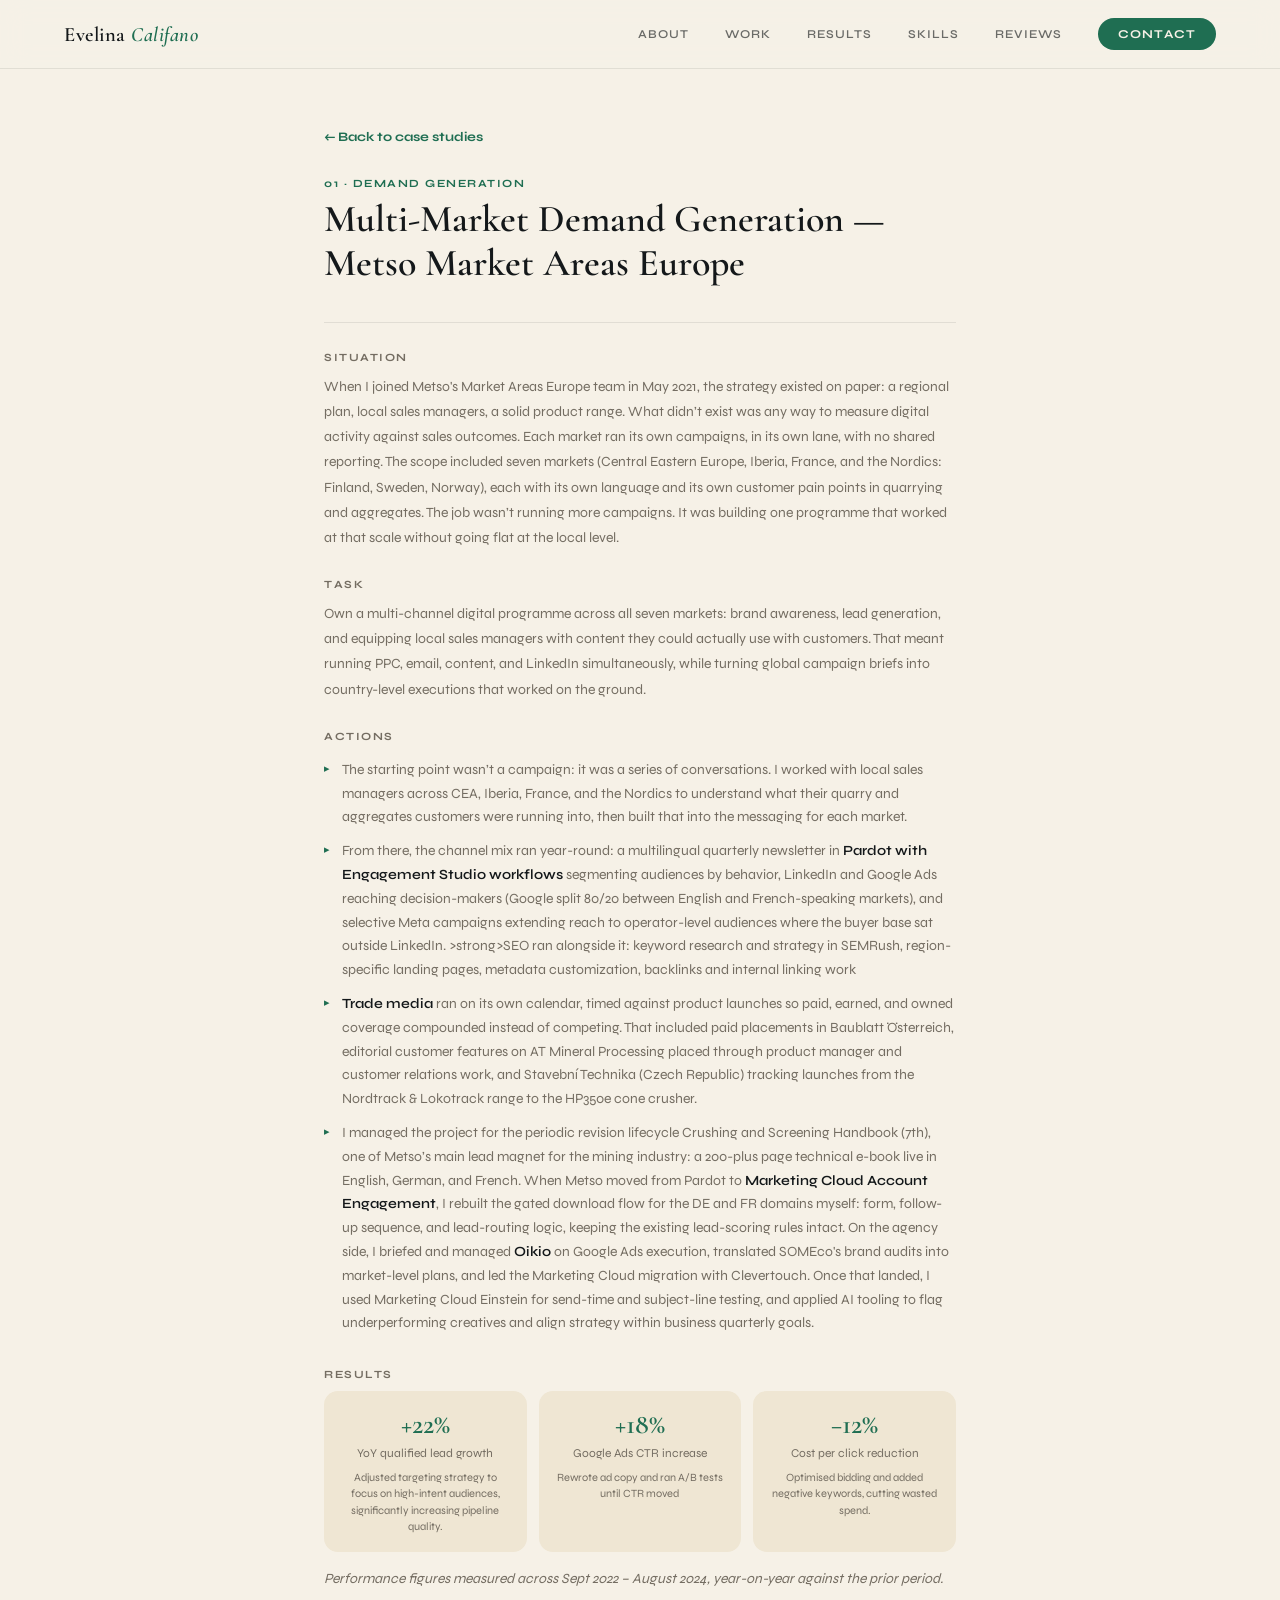
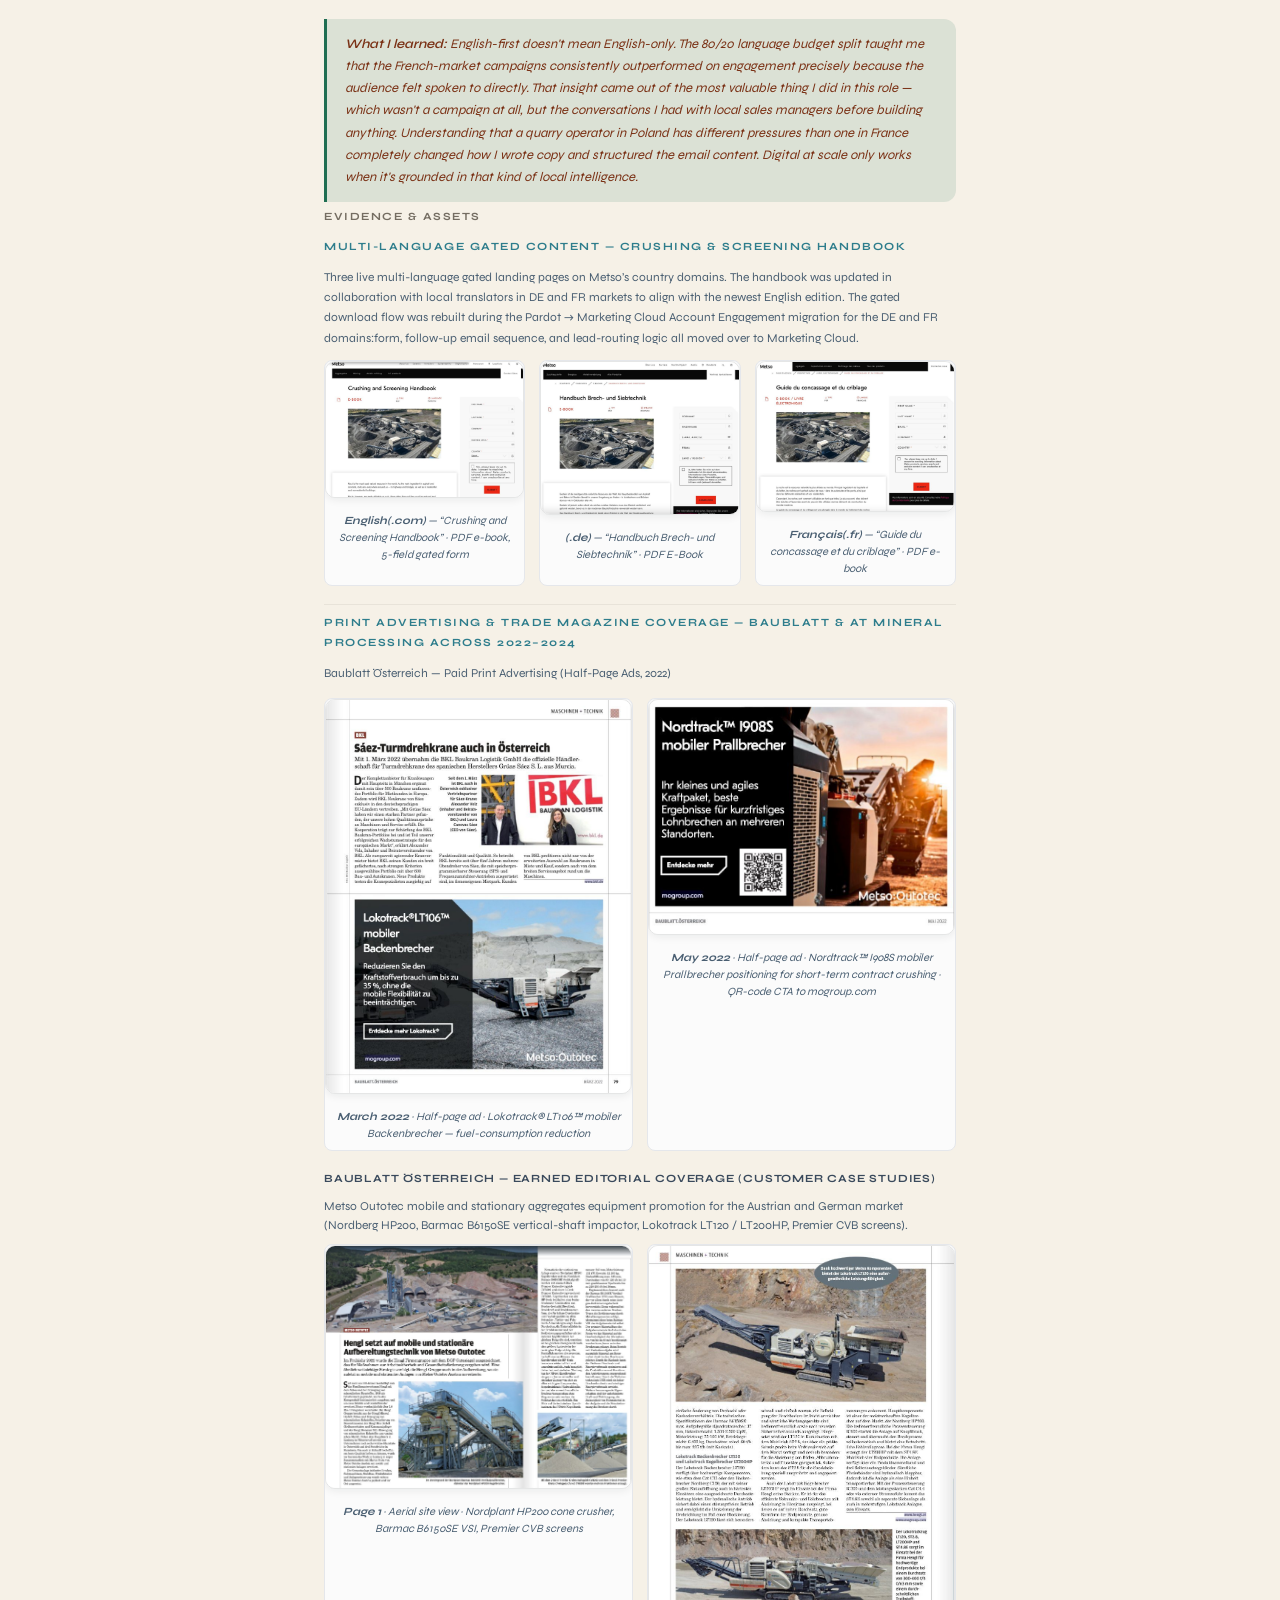
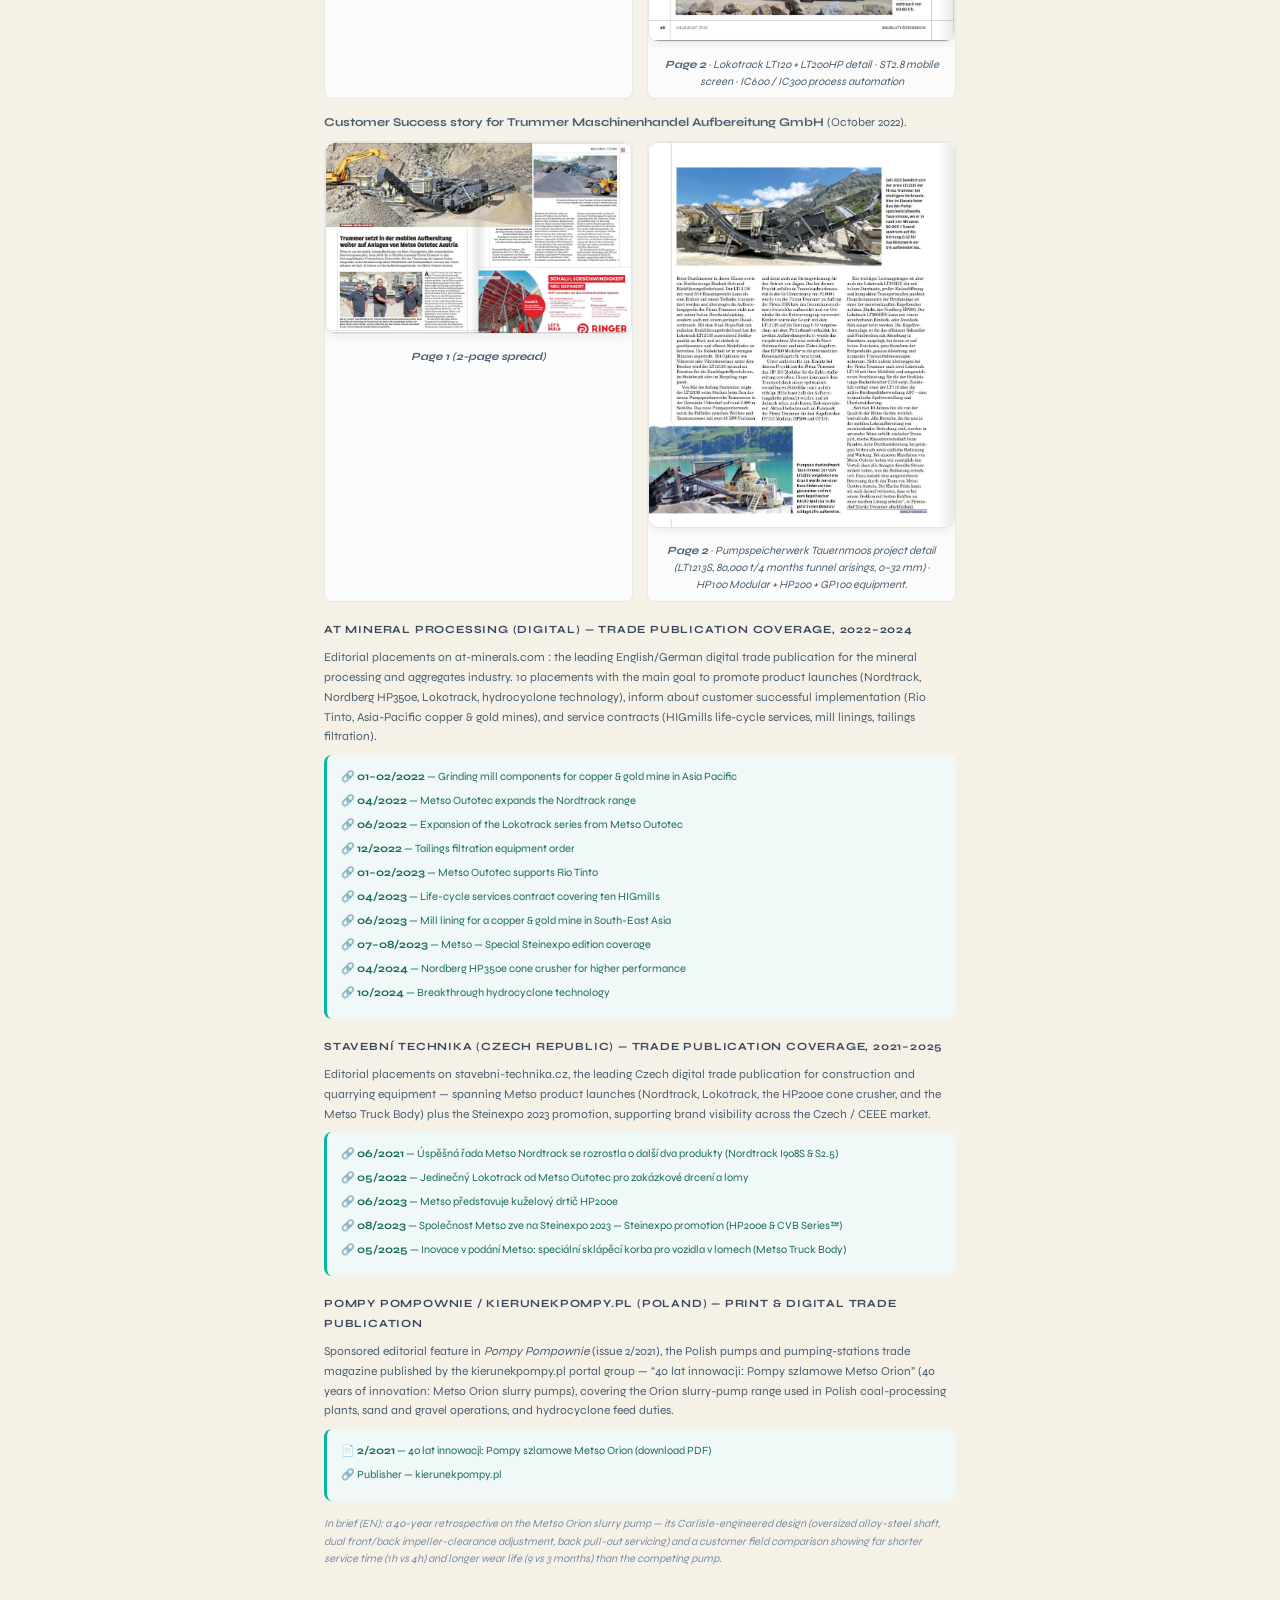
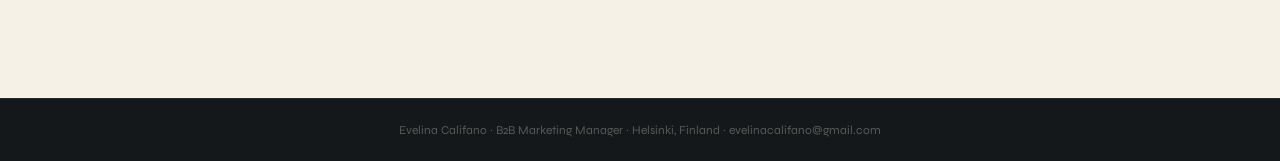
==== case-cs1.html @ 17c49ad9 "redesigned" ====
<!DOCTYPE html>
<html lang="en">
<head>
<meta charset="UTF-8">
<meta name="viewport" content="width=device-width, initial-scale=1.0">
<title>Multi-Market Demand Generation — Metso Market Areas Europe — Evelina Califano</title>
<meta name="description" content="01 · Demand Generation — Multi-Market Demand Generation — Metso Market Areas Europe">
<!-- Google tag (gtag.js) -->
<script async src="https://www.googletagmanager.com/gtag/js?id=G-ES58DCN4R7"></script>
<script>
  window.dataLayer = window.dataLayer || [];
  function gtag(){dataLayer.push(arguments);}
  gtag('js', new Date());
  gtag('config', 'G-ES58DCN4R7');
</script>
<link href="https://fonts.googleapis.com/css2?family=Cormorant+Garamond:ital,wght@0,400;0,600;1,400;1,600&family=Syne:wght@300;400;500;600&display=swap" rel="stylesheet">
<link rel="stylesheet" href="styles.css">
</head>
<body>

<!-- NAV -->
<nav>
  <a href="index.html" style="text-decoration:none;"><div class="nav-logo">Evelina <em>Califano</em></div></a>
  <div class="nav-links">
    <a href="index.html#about">About</a>
    <a href="index.html#cases">Work</a>
    <a href="index.html#results">Results</a>
    <a href="index.html#skills">Skills</a>
    <a href="index.html#recommendations">Reviews</a>
    <a href="index.html#contact" class="nav-cta">Contact</a>
  </div>
  <button class="mobile-menu-btn" onclick="toggleMobileMenu()" aria-label="Menu">☰</button>
</nav>
<div class="mobile-menu" id="mobileMenu">
  <a href="index.html#about" onclick="toggleMobileMenu()">About</a>
  <a href="index.html#cases" onclick="toggleMobileMenu()">Work</a>
  <a href="index.html#results" onclick="toggleMobileMenu()">Results</a>
  <a href="index.html#skills" onclick="toggleMobileMenu()">Skills</a>
  <a href="index.html#contact" onclick="toggleMobileMenu()">Contact</a>
</div>

<main class="case-article fade-up">
  <a class="case-back" href="index.html#cases">&larr; Back to case studies</a>
  <div id="case-content">
    <div class="modal-header">
      <div class="modal-eyebrow">01 · Demand Generation</div>
      <div class="modal-title">Multi-Market Demand Generation — Metso Market Areas Europe</div>
    </div>
  </div>
</main>

<footer>
  <p>Evelina Califano · B2B Marketing Manager · Helsinki, Finland · evelinacalifano@gmail.com</p>
</footer>

<script>
const CASE_ID = 'cs1';
const cases = {
  cs1: {
    eyebrow: '01 · Demand Generation',
    title: 'Multi-Market Demand Generation — Metso Market Areas Europe',
    situation: 'When I joined Metso\'s Market Areas Europe team in May 2021, the strategy existed on paper: a regional plan, local sales managers, a solid product range. What didn\’t exist was any way to measure digital activity against sales outcomes. Each market ran its own campaigns, in its own lane, with no shared reporting. The scope included seven markets (Central Eastern Europe, Iberia, France, and the Nordics: Finland, Sweden, Norway), each with its own language and its own customer pain points in quarrying and aggregates. The job wasn\’t running more campaigns. It was building one programme that worked at that scale without going flat at the local level.',
    task: 'Own a multi-channel digital programme across all seven markets: brand awareness, lead generation, and equipping local sales managers with content they could actually use with customers. That meant running PPC, email, content, and LinkedIn simultaneously, while turning global campaign briefs into country-level executions that worked on the ground.',
    actions: [
      'The starting point wasn\’t a campaign: it was a series of conversations. I worked with local sales managers across CEA, Iberia, France, and the Nordics to understand what their quarry and aggregates customers were running into, then built that into the messaging for each market.',
      'From there, the channel mix ran year-round: a multilingual quarterly newsletter in <strong>Pardot with Engagement Studio workflows</strong> segmenting audiences by behavior, LinkedIn and Google Ads reaching decision-makers (Google split 80/20 between English and French-speaking markets), and selective Meta campaigns extending reach to operator-level audiences where the buyer base sat outside LinkedIn. >strong>SEO</strong> ran alongside it: keyword research and strategy in SEMRush, region-specific landing pages, metadata customization, backlinks and internal linking work',
      '<strong>Trade media</strong> ran on its own calendar, timed against product launches so paid, earned, and owned coverage compounded instead of competing. That included paid placements in Baublatt Österreich, editorial customer features on AT Mineral Processing placed through product manager and customer relations work, and Stavební Technika (Czech Republic) tracking launches from the Nordtrack & Lokotrack range to the HP350e cone crusher.',
      'I managed the project for the periodic revision lifecycle Crushing and Screening Handbook (7th), one of Metso\’s main lead magnet for the mining industry: a 200-plus page technical e-book live in English, German, and French. When Metso moved from Pardot to <strong>Marketing Cloud Account Engagement</strong>, I rebuilt the gated download flow for the DE and FR domains myself: form, follow-up sequence, and lead-routing logic, keeping the existing lead-scoring rules intact. On the agency side, I briefed and managed <strong>Oikio</strong> on Google Ads execution, translated SOMEco\'s brand audits into market-level plans, and led the Marketing Cloud migration with Clevertouch. Once that landed, I used Marketing Cloud Einstein for send-time and subject-line testing, and applied AI tooling to flag underperforming creatives and align strategy within business quarterly goals.',
    ],
    results: [
      {num: '+22%', lbl: 'YoY qualified lead growth', desc: 'Adjusted targeting strategy to focus on high-intent audiences, significantly increasing pipeline quality.'},
      {num: '+18%', lbl: 'Google Ads CTR increase', desc: 'Rewrote ad copy and ran A/B tests until CTR moved'},
      {num: '−12%', lbl: 'Cost per click reduction', desc: 'Optimised bidding and added negative keywords, cutting wasted spend.'},
    ],
    resultsNote: 'Performance figures measured across Sept 2022 – August 2024, year-on-year against the prior period.',
    
        learn: '<strong>What I learned:</strong> English-first doesn\'t mean English-only. The 80/20 language budget split taught me that the French-market campaigns consistently outperformed on engagement precisely because the audience felt spoken to directly. That insight came out of the most valuable thing I did in this role — which wasn\'t a campaign at all, but the conversations I had with local sales managers before building anything. Understanding that a quarry operator in Poland has different pressures than one in France completely changed how I wrote copy and structured the email content. Digital at scale only works when it\'s grounded in that kind of local intelligence.'
  }
};
const assetStore = {
  cs1: "<p style=\"font-size:11px;font-weight:700;color:#2E7D8C;letter-spacing:1.5px;text-transform:uppercase;margin:12px 0 10px;\">Multi-Language Gated Content — Crushing &amp; Screening Handbook</p><p style=\"font-size:12px;color:#4A5F72;line-height:1.7;margin:0 0 12px;font-weight:300;\">Three live multi-language gated landing pages on Metso’s country domains. The handbook was updated in collaboration with local translators in DE and FR markets to align with the newest English edition. The gated download flow was rebuilt during the Pardot → Marketing Cloud Account Engagement migration for the DE and FR domains:form, follow-up email sequence, and lead-routing logic all moved over to Marketing Cloud.</p><div style=\"display:grid;grid-template-columns:repeat(3, 1fr);gap:14px;margin:8px 0 14px;\"><figure style=\"margin:0;display:flex;flex-direction:column;background:#FBFBFB;border-radius:8px;overflow:hidden;border:1px solid #E5E7EB;\"><img src=\"[data-uri]\" alt=\"Crushing and Screening Handbook — English (Metso .com)\" style=\"width:100%;height:auto;display:block;\"><figcaption style=\"font-size:11px;color:#4A5F72;line-height:1.55;padding:8px 10px;font-weight:300;\"><strong>English(.com)</strong> — “Crushing and Screening Handbook” · PDF e-book, 5-field gated form</figcaption></figure><figure style=\"margin:0;display:flex;flex-direction:column;background:#FBFBFB;border-radius:8px;overflow:hidden;border:1px solid #E5E7EB;\"><img src=\"[data-uri]\" alt=\"Handbuch Brech- und Siebtechnik — German (Metso .de)\" style=\"width:100%;height:auto;display:block;\"><figcaption style=\"font-size:11px;color:#4A5F72;line-height:1.55;padding:8px 10px;font-weight:300;\"><strong>(.de)</strong> — “Handbuch Brech- und Siebtechnik” · PDF E-Book </figcaption></figure><figure style=\"margin:0;display:flex;flex-direction:column;background:#FBFBFB;border-radius:8px;overflow:hidden;border:1px solid #E5E7EB;\"><img src=\"[data-uri]\" alt=\"Guide du concassage et du criblage — French (Metso .fr)\" style=\"width:100%;height:auto;display:block;\"><figcaption style=\"font-size:11px;color:#4A5F72;line-height:1.55;padding:8px 10px;font-weight:300;\"><strong>Français(.fr)</strong> — “Guide du concassage et du criblage” · PDF e-book </figcaption></figure></div><p style=\"font-size:11px;font-weight:700;color:#2E7D8C;letter-spacing:1.5px;text-transform:uppercase;margin:18px 0 10px;padding-top:8px;border-top:1px solid rgba(0,0,0,0.06);\">Print Advertising &amp; Trade Magazine Coverage — Baublatt &amp; AT Mineral Processing across 2022–2024</p><p style=\"font-size:12px;color:#4A5F72;line-height:1.75;margin:0 0 14px;font-weight:300;the leading Autrian construction-industry trade title) with <strong>earned editorial coverage</strong> — customer case-study features placed via coordinated product manager and customer relations work — plus <strong>digital trade publication coverage</strong> </p><p style=\"font-size:11px;font-weight:700;color:#3A4A5C;letter-spacing:0.8px;text-transform:uppercase;margin:14px 0 8px;\">Baublatt &Ouml;sterreich — Paid Print Advertising (Half-Page Ads, 2022)</p><div style=\"display:grid;grid-template-columns:repeat(2, 1fr);gap:14px;margin:8px 0 14px;\"><figure style=\"margin:0;display:flex;flex-direction:column;background:#FBFBFB;border-radius:8px;overflow:hidden;border:1px solid #E5E7EB;\"><img src=\"[data-uri]\" alt=\"Baublatt March 2022 - Lokotrack LT106 mobile Backenbrecher half-page ad\" style=\"width:100%;height:auto;display:block;\"><figcaption style=\"font-size:11px;color:#4A5F72;line-height:1.55;padding:8px 10px;font-weight:300;\"><strong>March 2022</strong> · Half-page ad · <em>Lokotrack&reg; LT106&trade; mobiler Backenbrecher</em> — fuel-consumption reduction</figcaption></figure><figure style=\"margin:0;display:flex;flex-direction:column;background:#FBFBFB;border-radius:8px;overflow:hidden;border:1px solid #E5E7EB;\"><img src=\"[data-uri]\" alt=\"Baublatt May 2022 - Nordtrack I908S mobile Prallbrecher half-page ad\" style=\"width:100%;height:auto;display:block;\"><figcaption style=\"font-size:11px;color:#4A5F72;line-height:1.55;padding:8px 10px;font-weight:300;\"><strong>May 2022</strong> · Half-page ad · <em>Nordtrack&trade; I908S mobiler Prallbrecher</em> positioning for short-term contract crushing · QR-code CTA to mogroup.com</figcaption></figure></div><p style=\"font-size:11px;font-weight:700;color:#3A4A5C;letter-spacing:0.8px;text-transform:uppercase;margin:18px 0 8px;\">Baublatt &Ouml;sterreich — Earned Editorial Coverage (Customer Case Studies)</p><p style=\"font-size:12px;color:#4A5F72;line-height:1.65;margin:0 0 8px;font-weight:300;\">Metso Outotec mobile and stationary aggregates equipment promotion for the Austrian and German market (Nordberg HP200, Barmac B6150SE vertical-shaft impactor, Lokotrack LT120 / LT200HP, Premier CVB screens).</p><div style=\"display:grid;grid-template-columns:repeat(2, 1fr);gap:14px;margin:8px 0 14px;\"><figure style=\"margin:0;display:flex;flex-direction:column;background:#FBFBFB;border-radius:8px;overflow:hidden;border:1px solid #E5E7EB;\"><img src=\"[data-uri]\" alt=\"Baublatt July-August 2022 - Hengl case study page 1\" style=\"width:100%;height:auto;display:block;\"><figcaption style=\"font-size:11px;color:#4A5F72;line-height:1.55;padding:8px 10px;font-weight:300;\"><strong>Page 1</strong> · Aerial site view · Nordplant HP200 cone crusher, Barmac B6150SE VSI, Premier CVB screens</figcaption></figure><figure style=\"margin:0;display:flex;flex-direction:column;background:#FBFBFB;border-radius:8px;overflow:hidden;border:1px solid #E5E7EB;\"><img src=\"[data-uri]\" alt=\"Baublatt July-August 2022 - Hengl case study page 2\" style=\"width:100%;height:auto;display:block;\"><figcaption style=\"font-size:11px;color:#4A5F72;line-height:1.55;padding:8px 10px;font-weight:300;\"><strong>Page 2</strong> · Lokotrack LT120 + LT200HP  detail · ST2.8 mobile screen · IC600 / IC300 process automation </figcaption></figure></div><p style=\"font-size:12px;color:#4A5F72;line-height:1.65;margin:14px 0 8px;font-weight:300;\"><strong>Customer Success story for Trummer Maschinenhandel Aufbereitung GmbH </strong> (October 2022). </p><div style=\"display:grid;grid-template-columns:repeat(2, 1fr);gap:14px;margin:8px 0 14px;\"><figure style=\"margin:0;display:flex;flex-direction:column;background:#FBFBFB;border-radius:8px;overflow:hidden;border:1px solid #E5E7EB;\"><img src=\"[data-uri]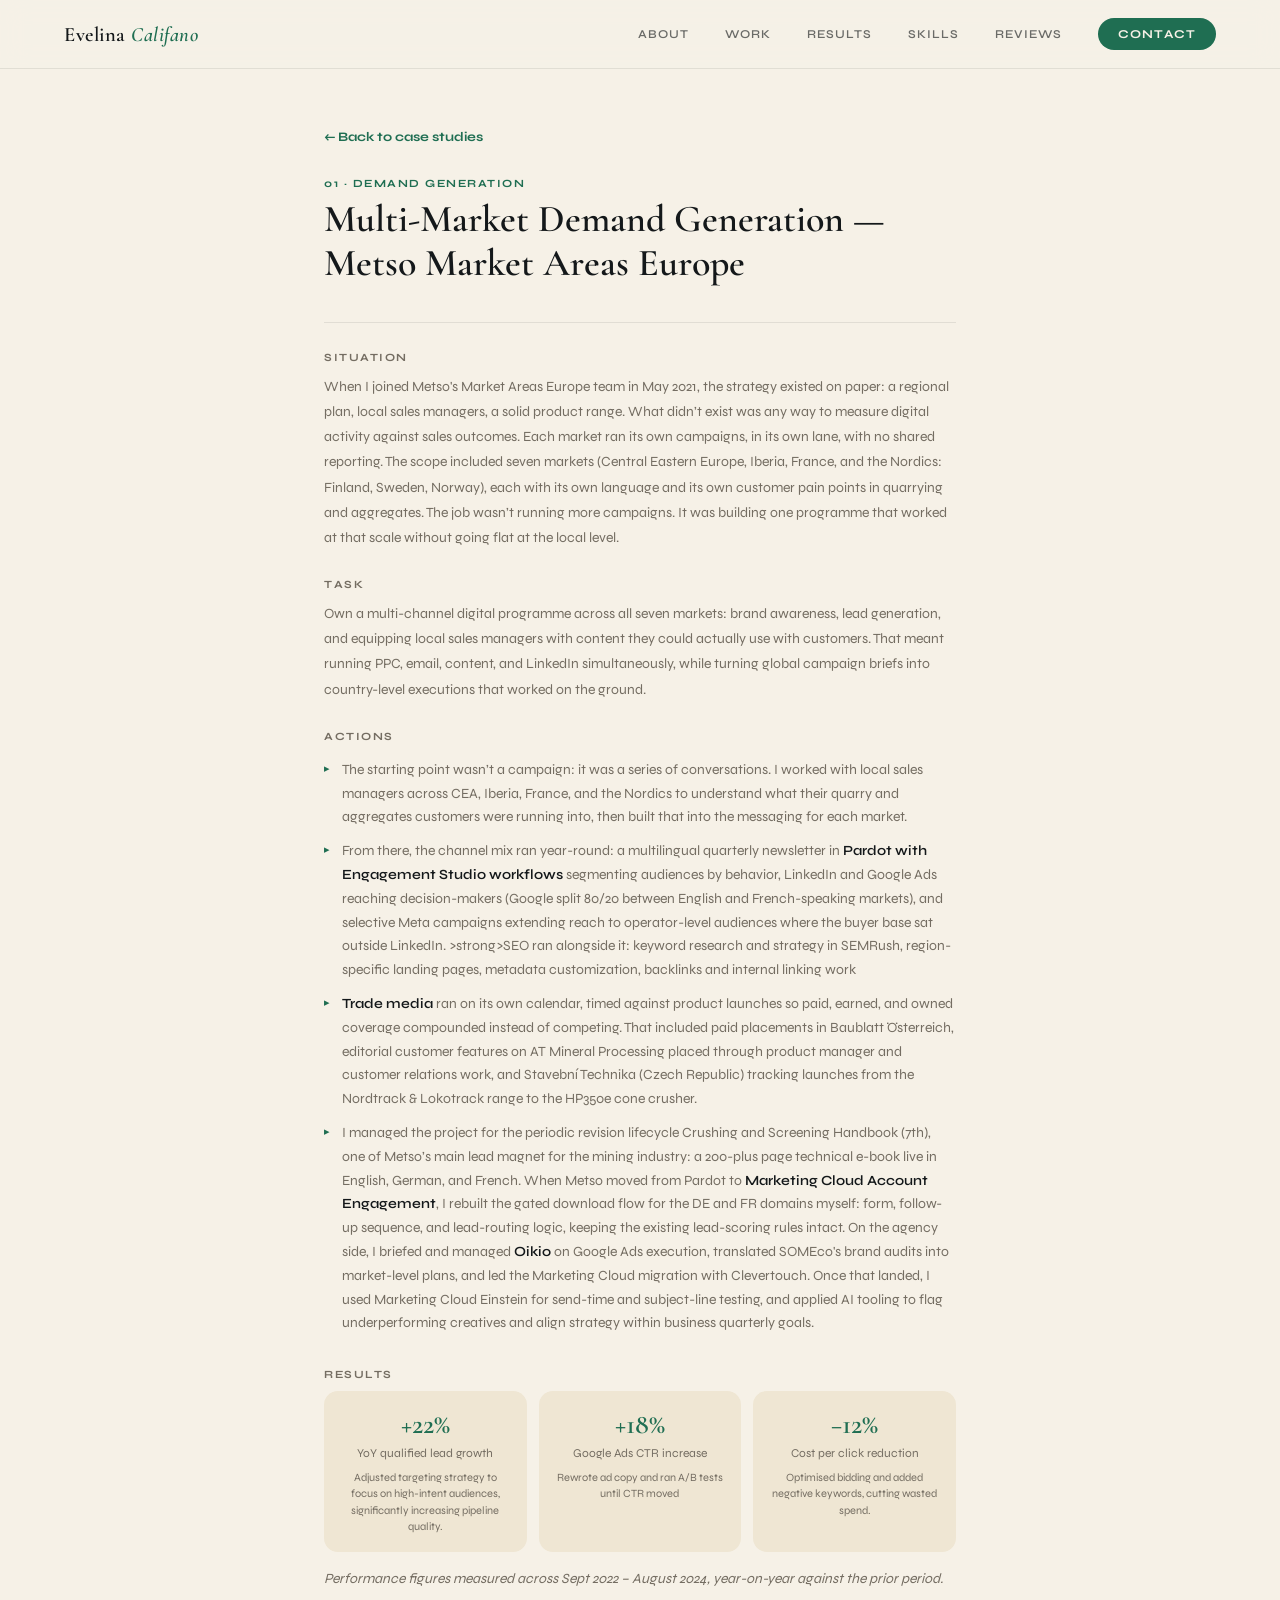
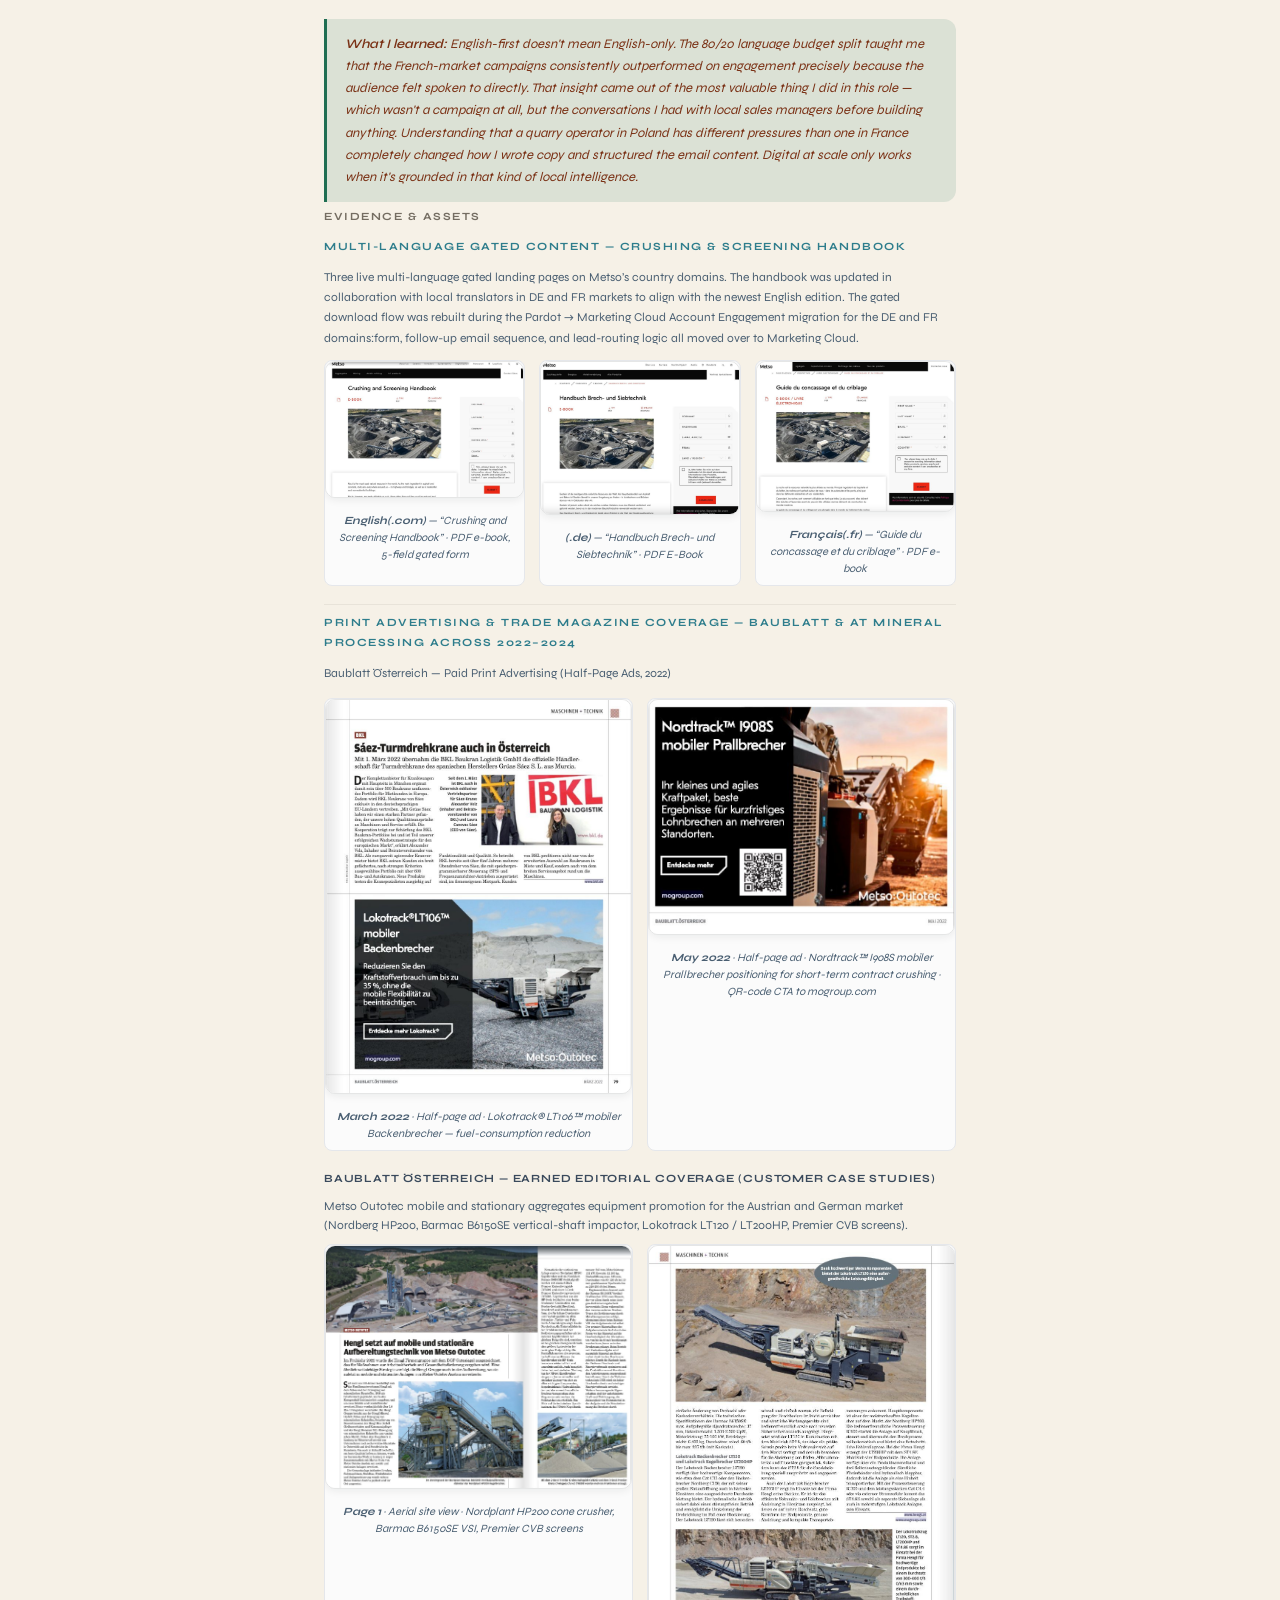
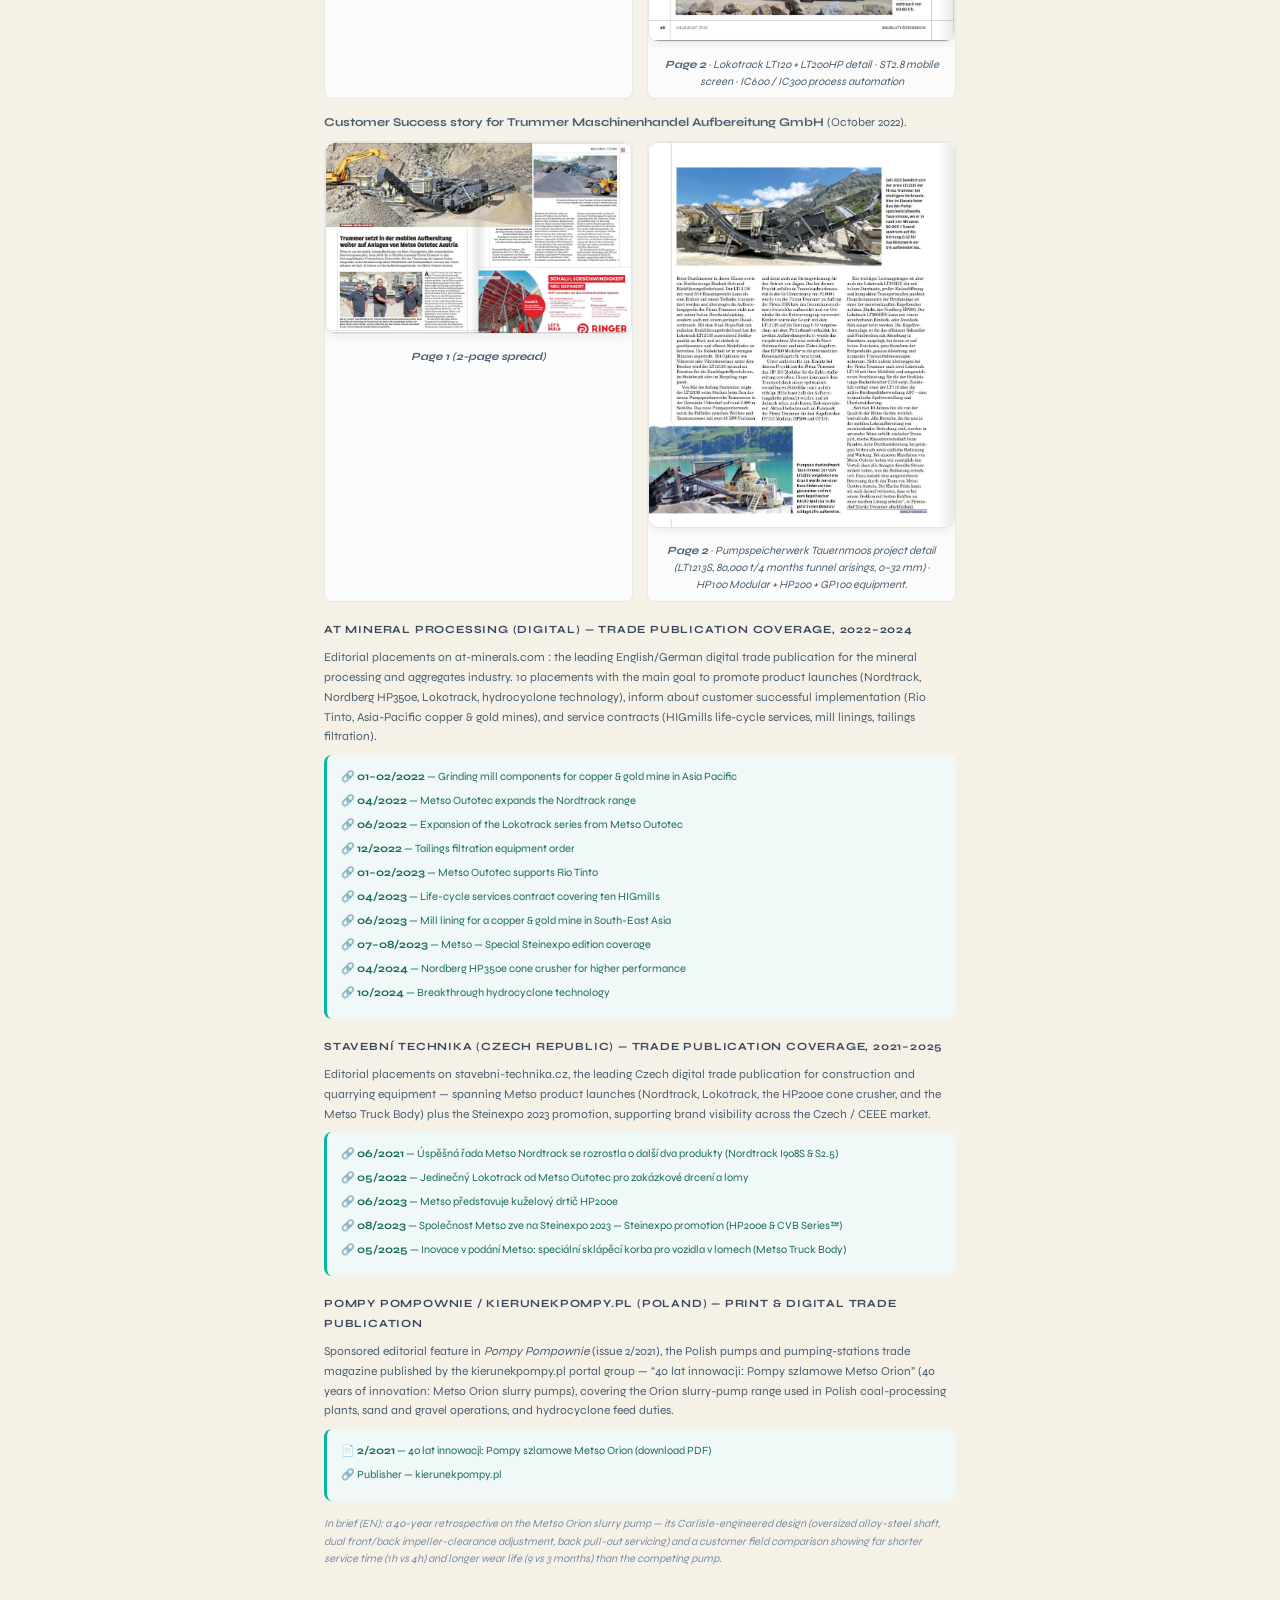
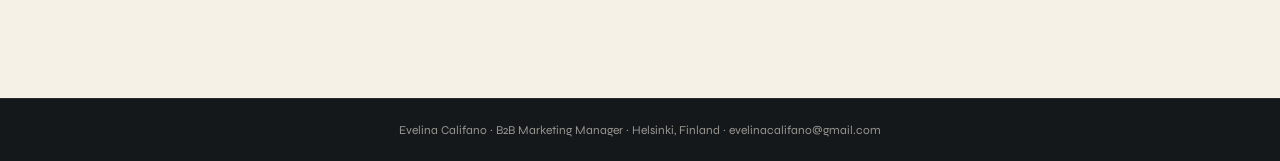
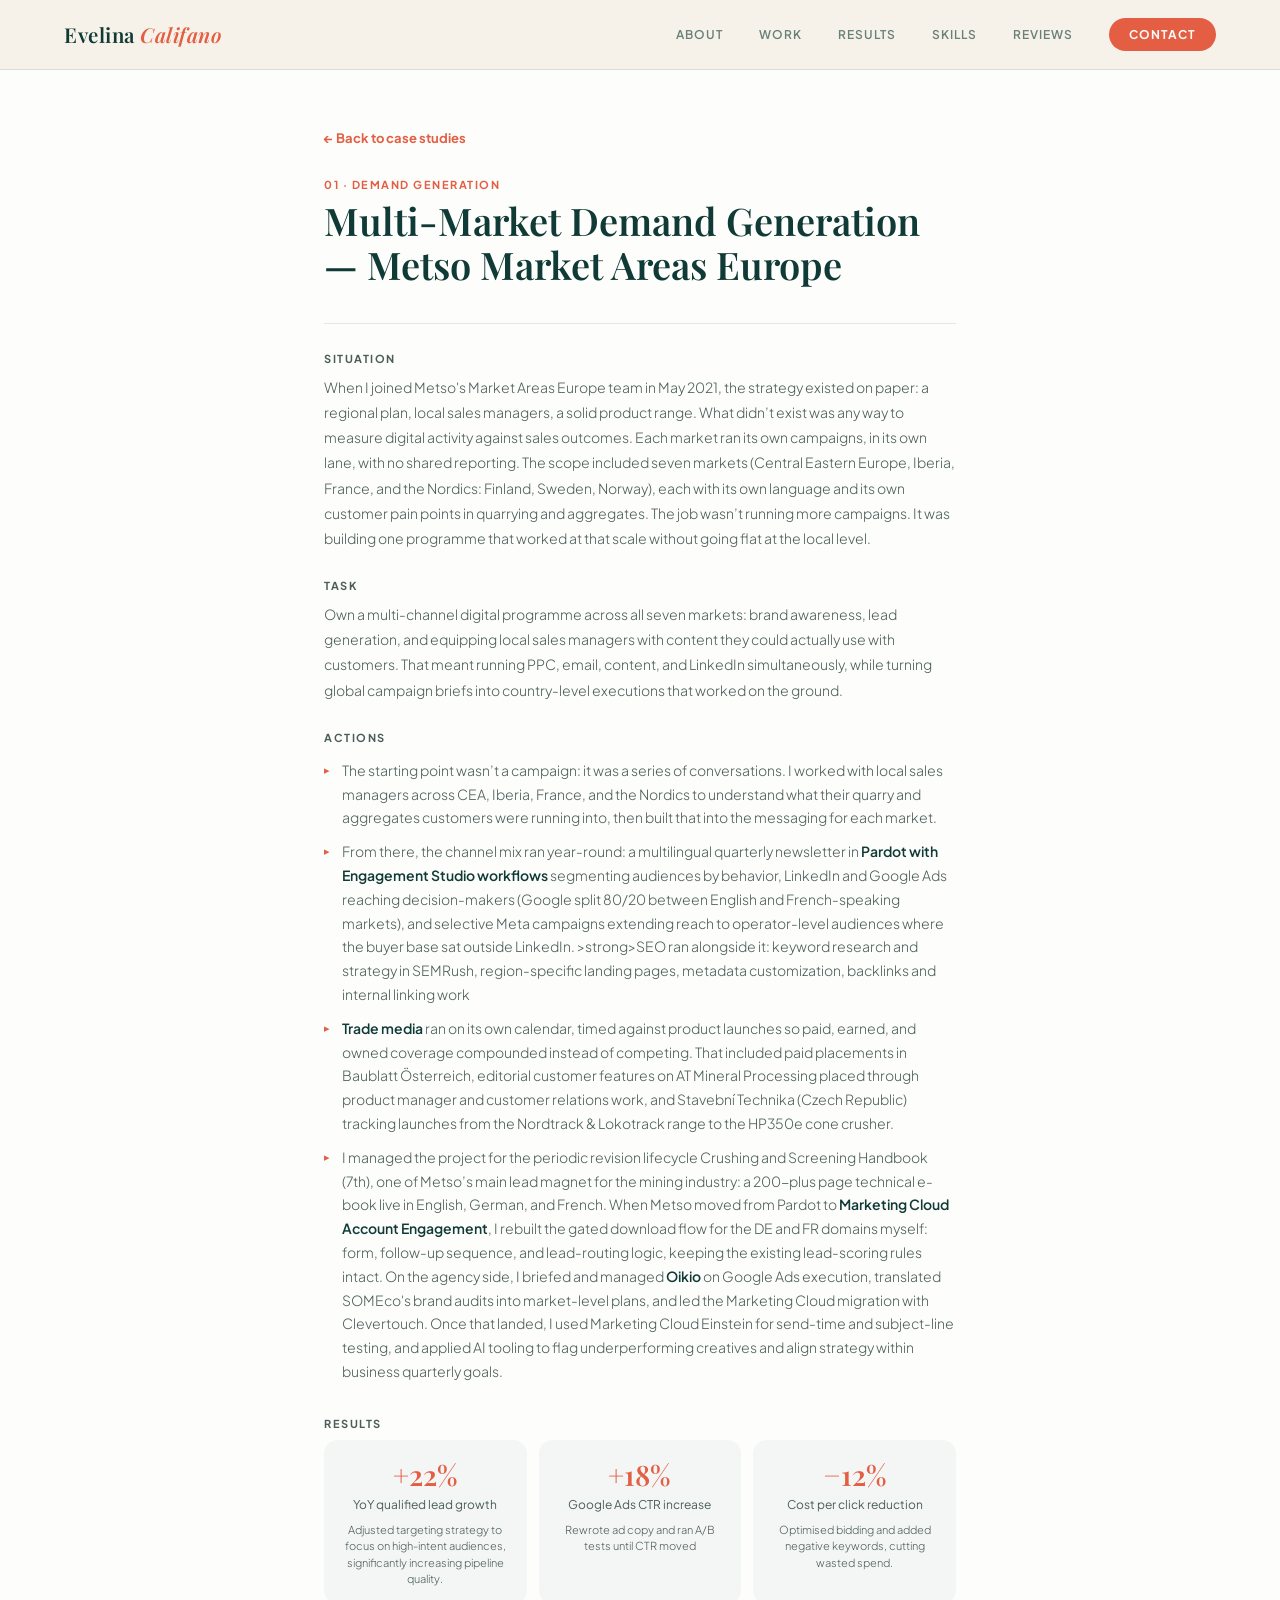
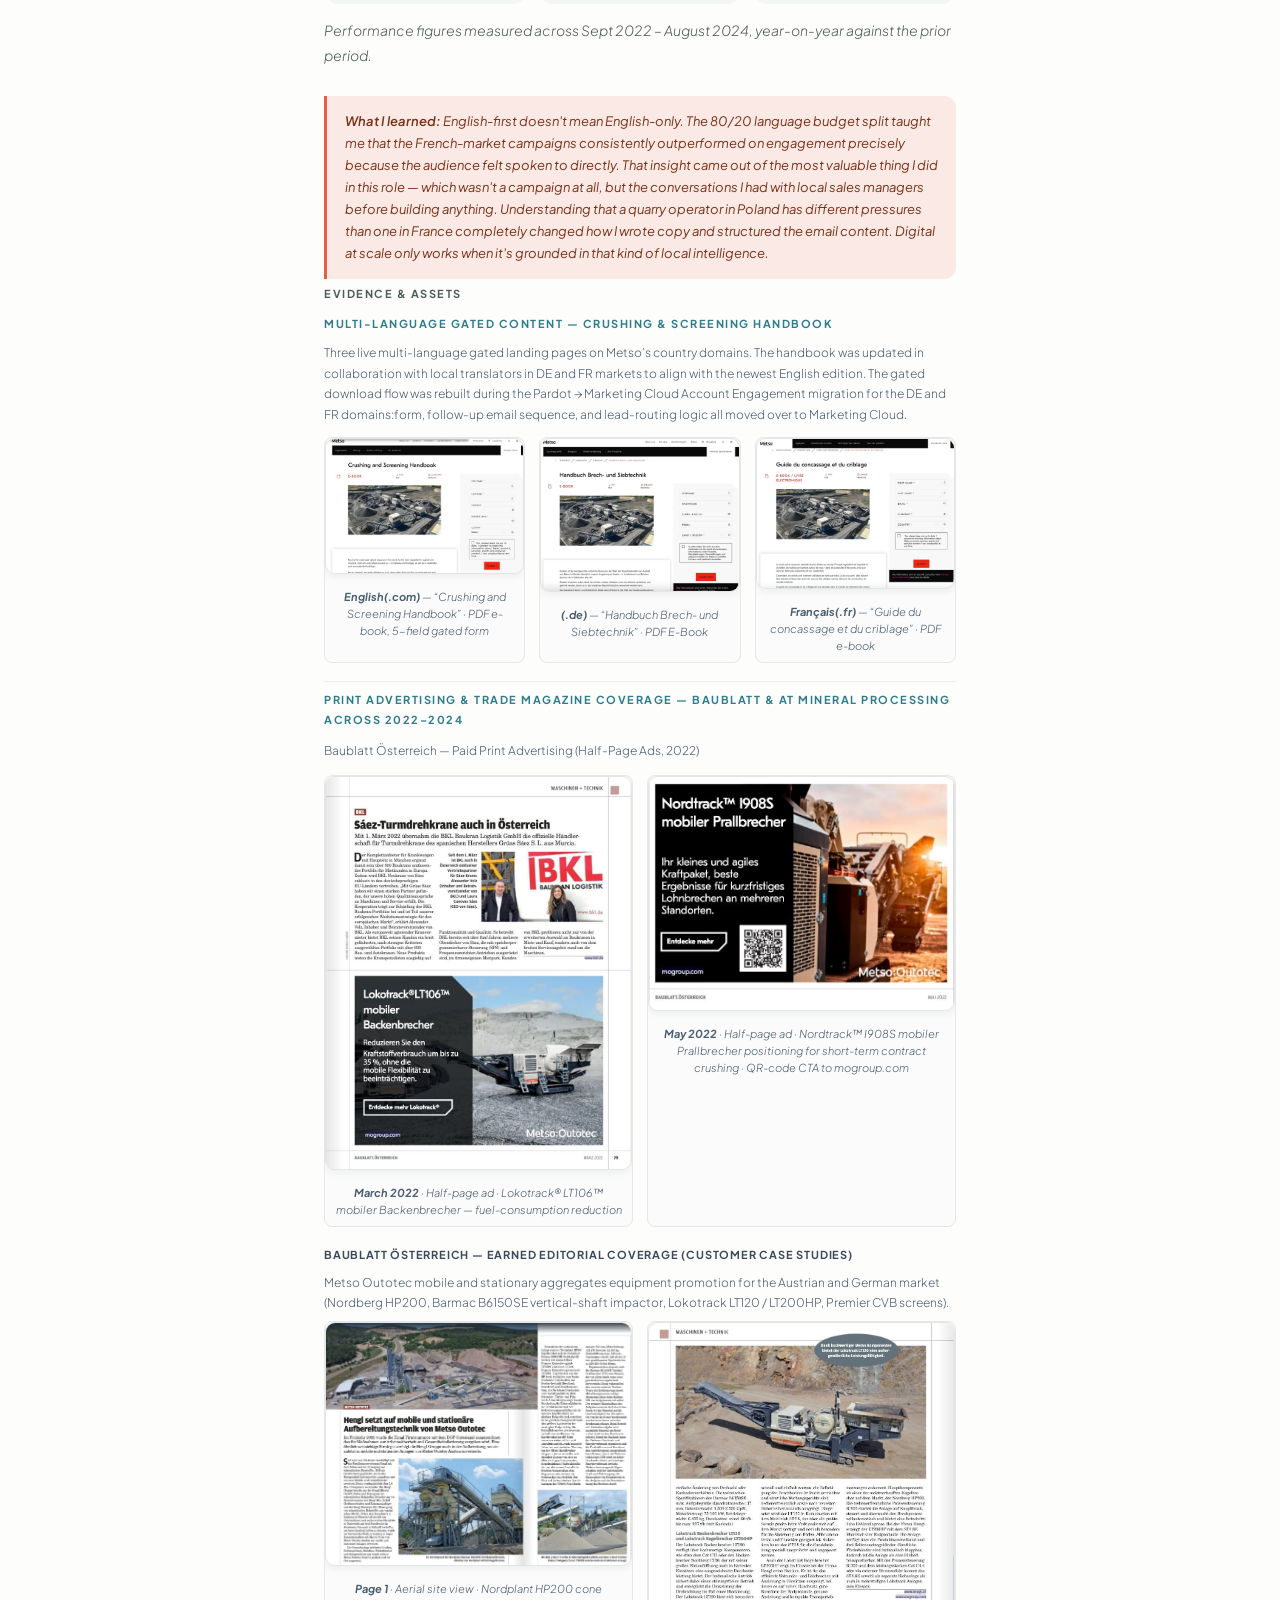
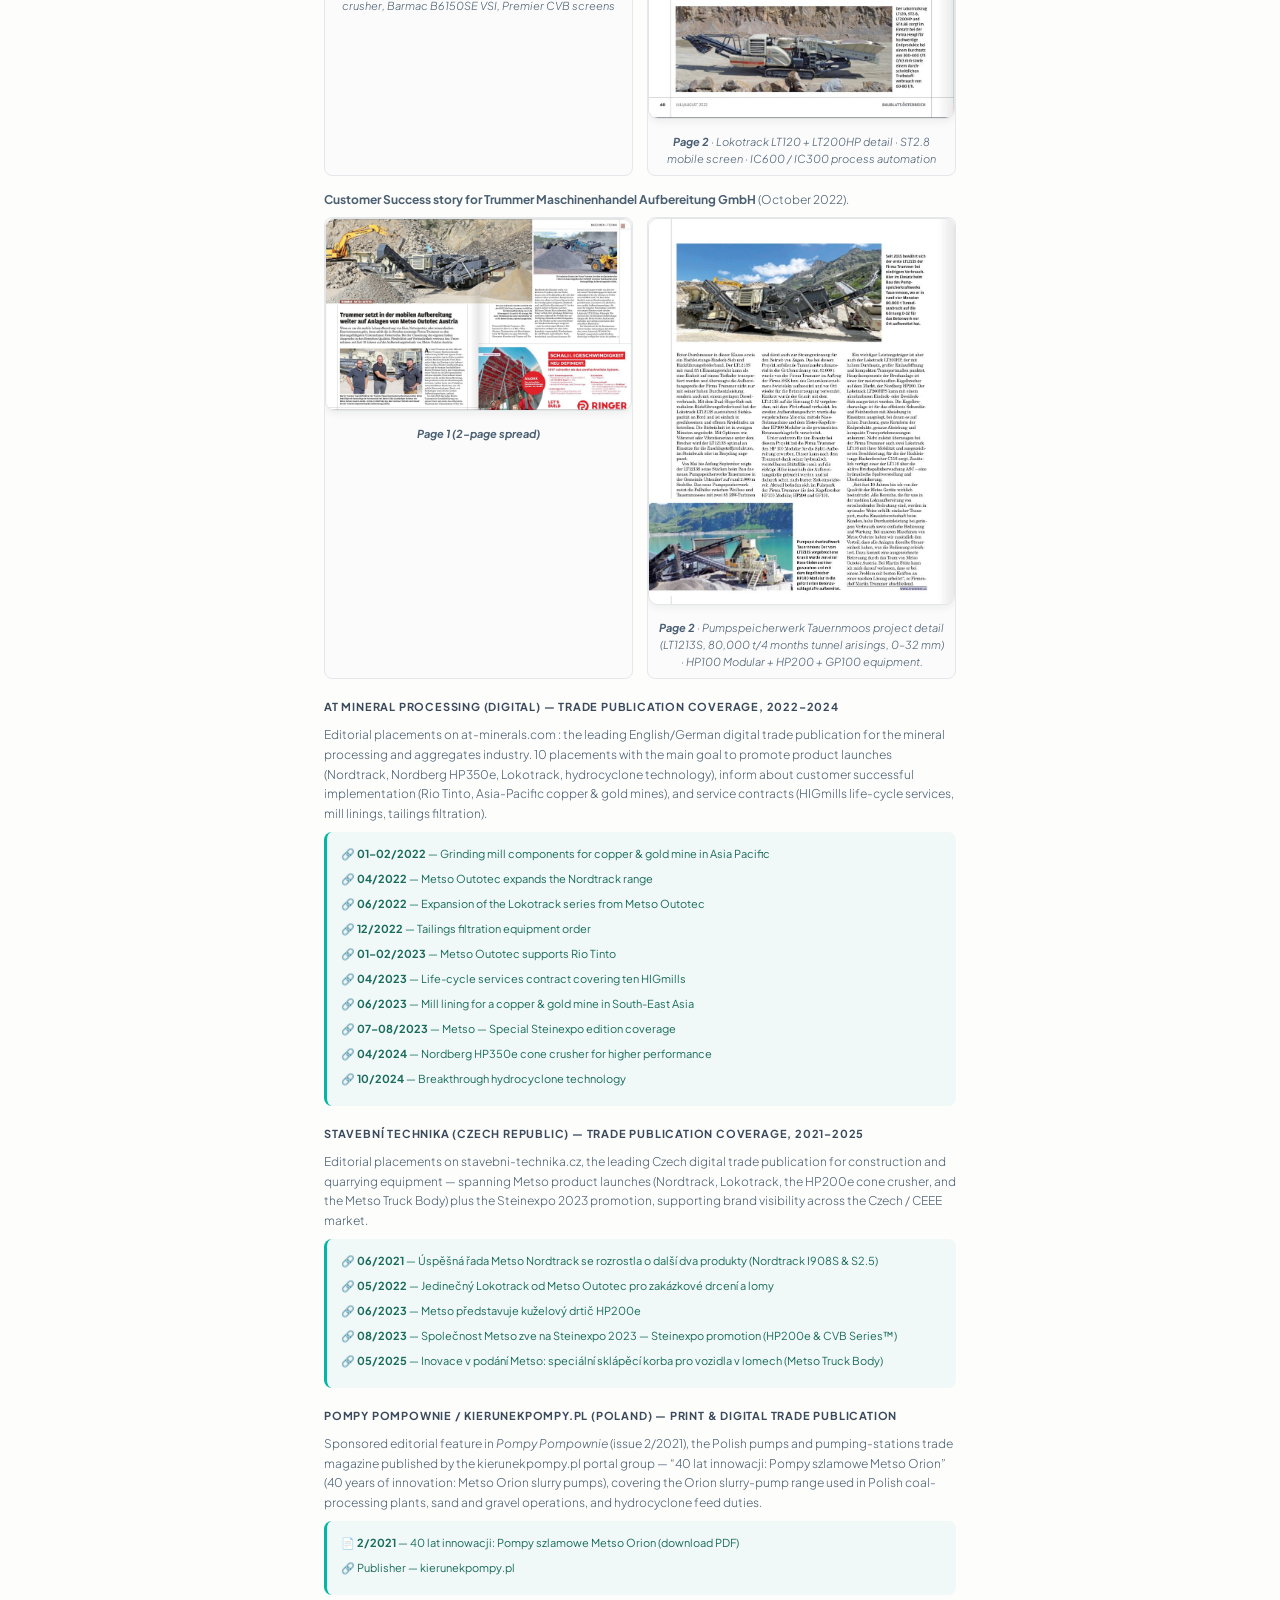
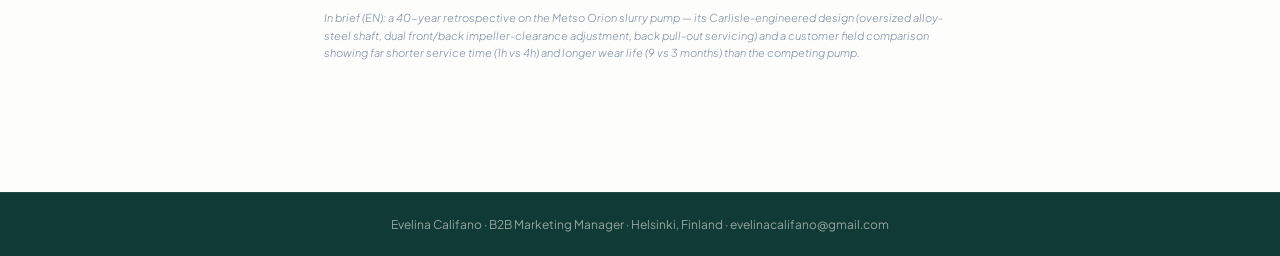
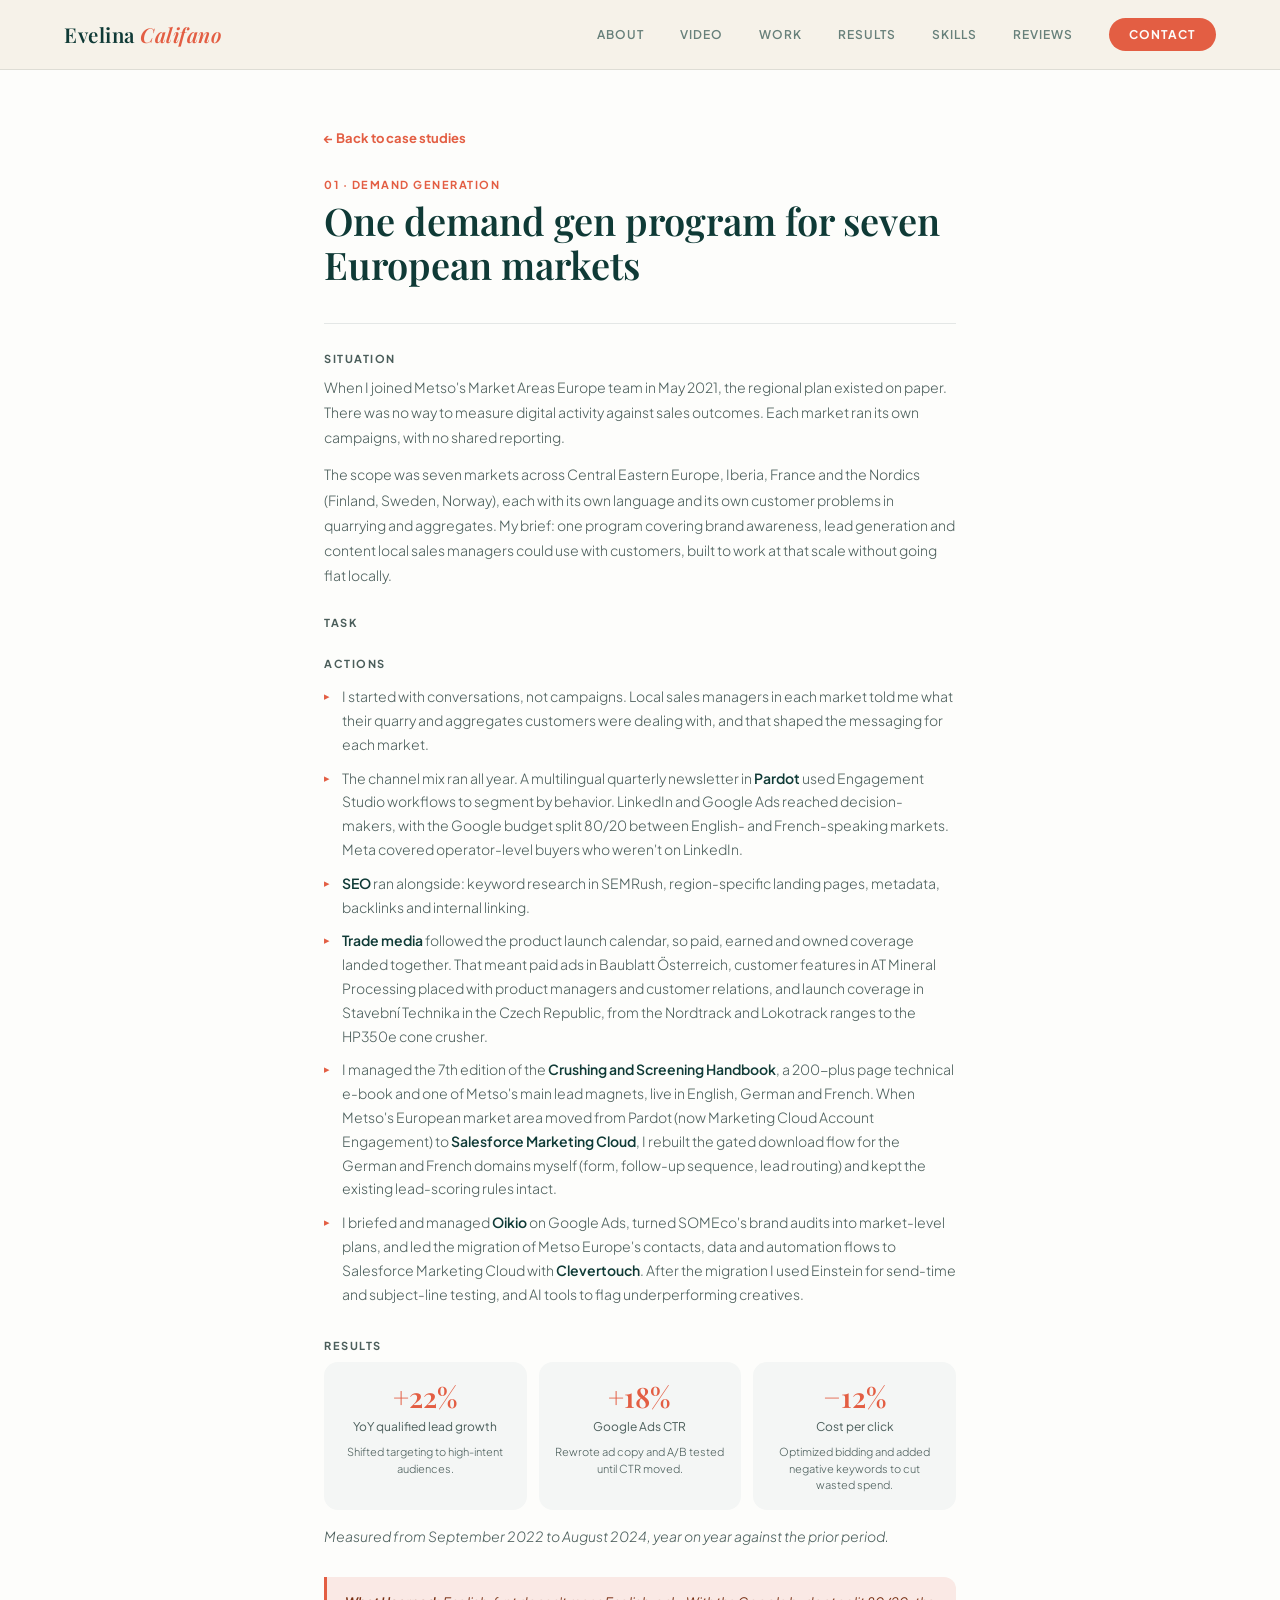
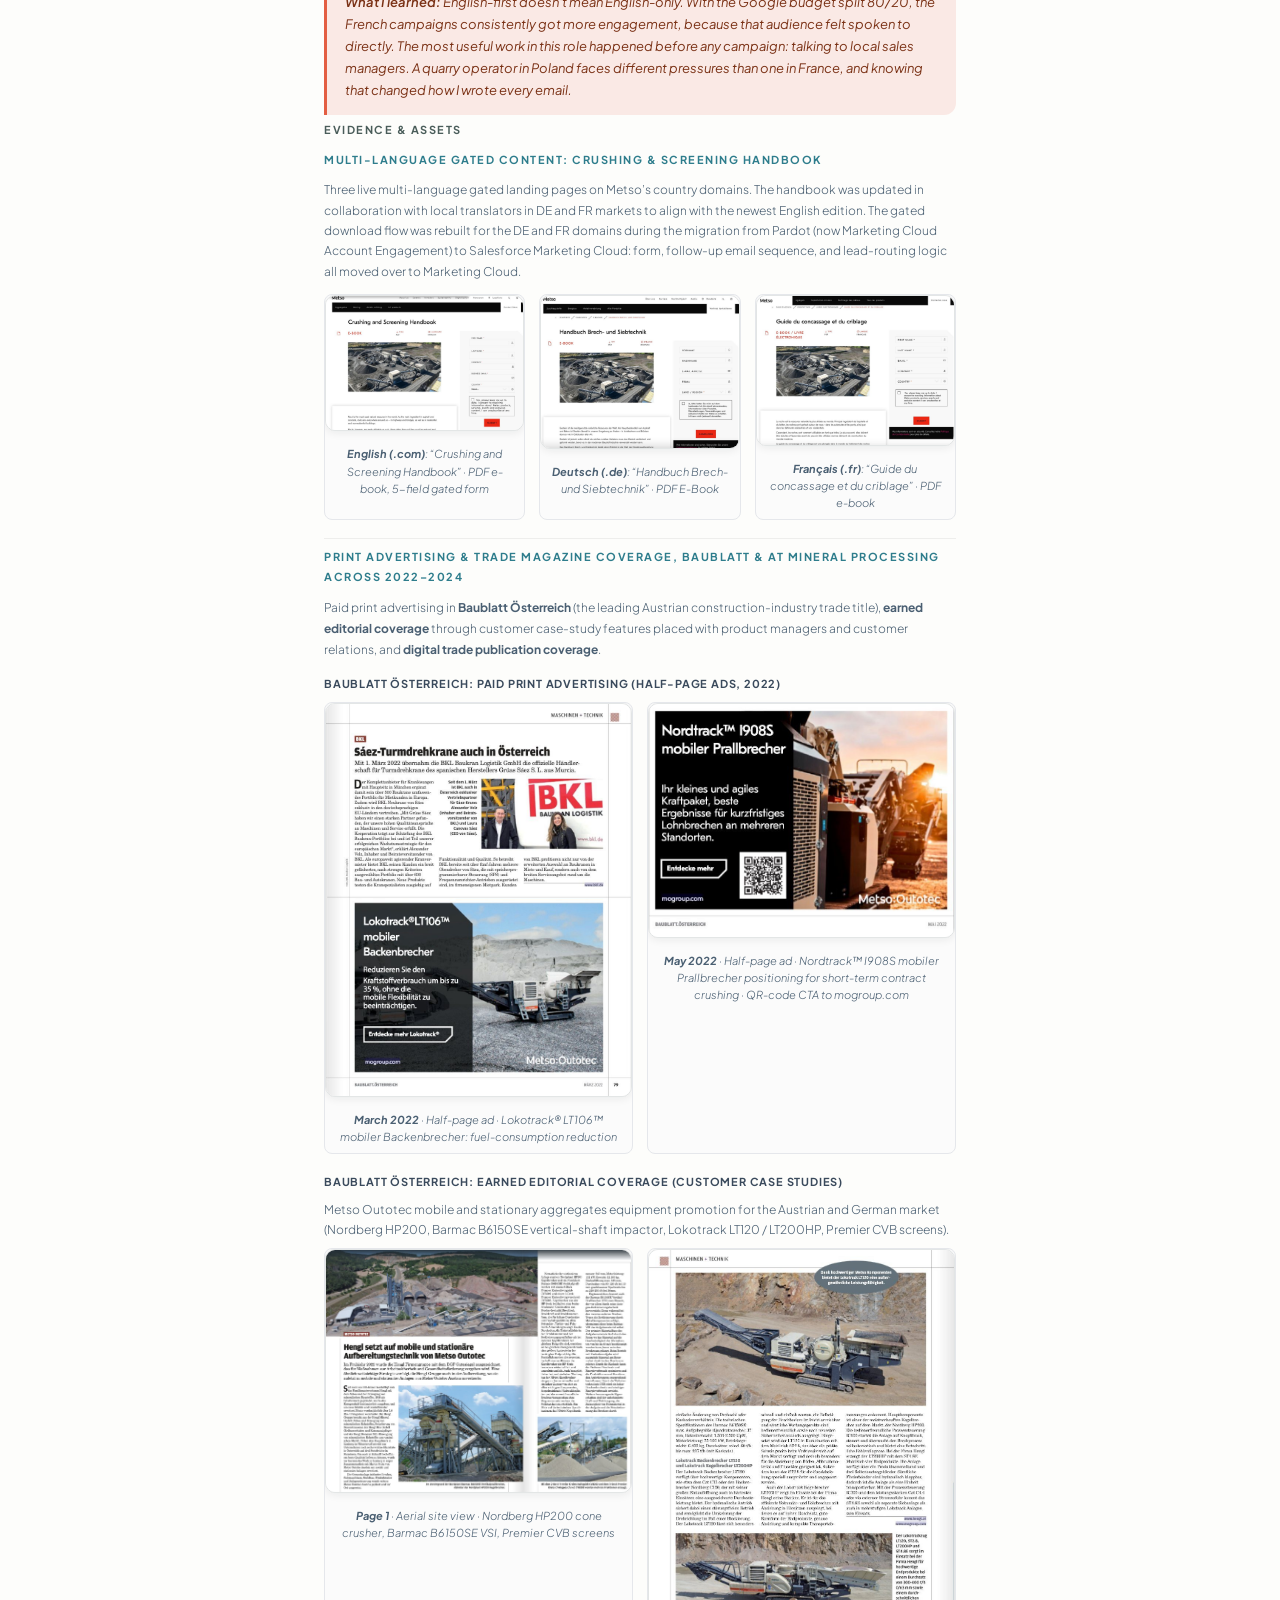
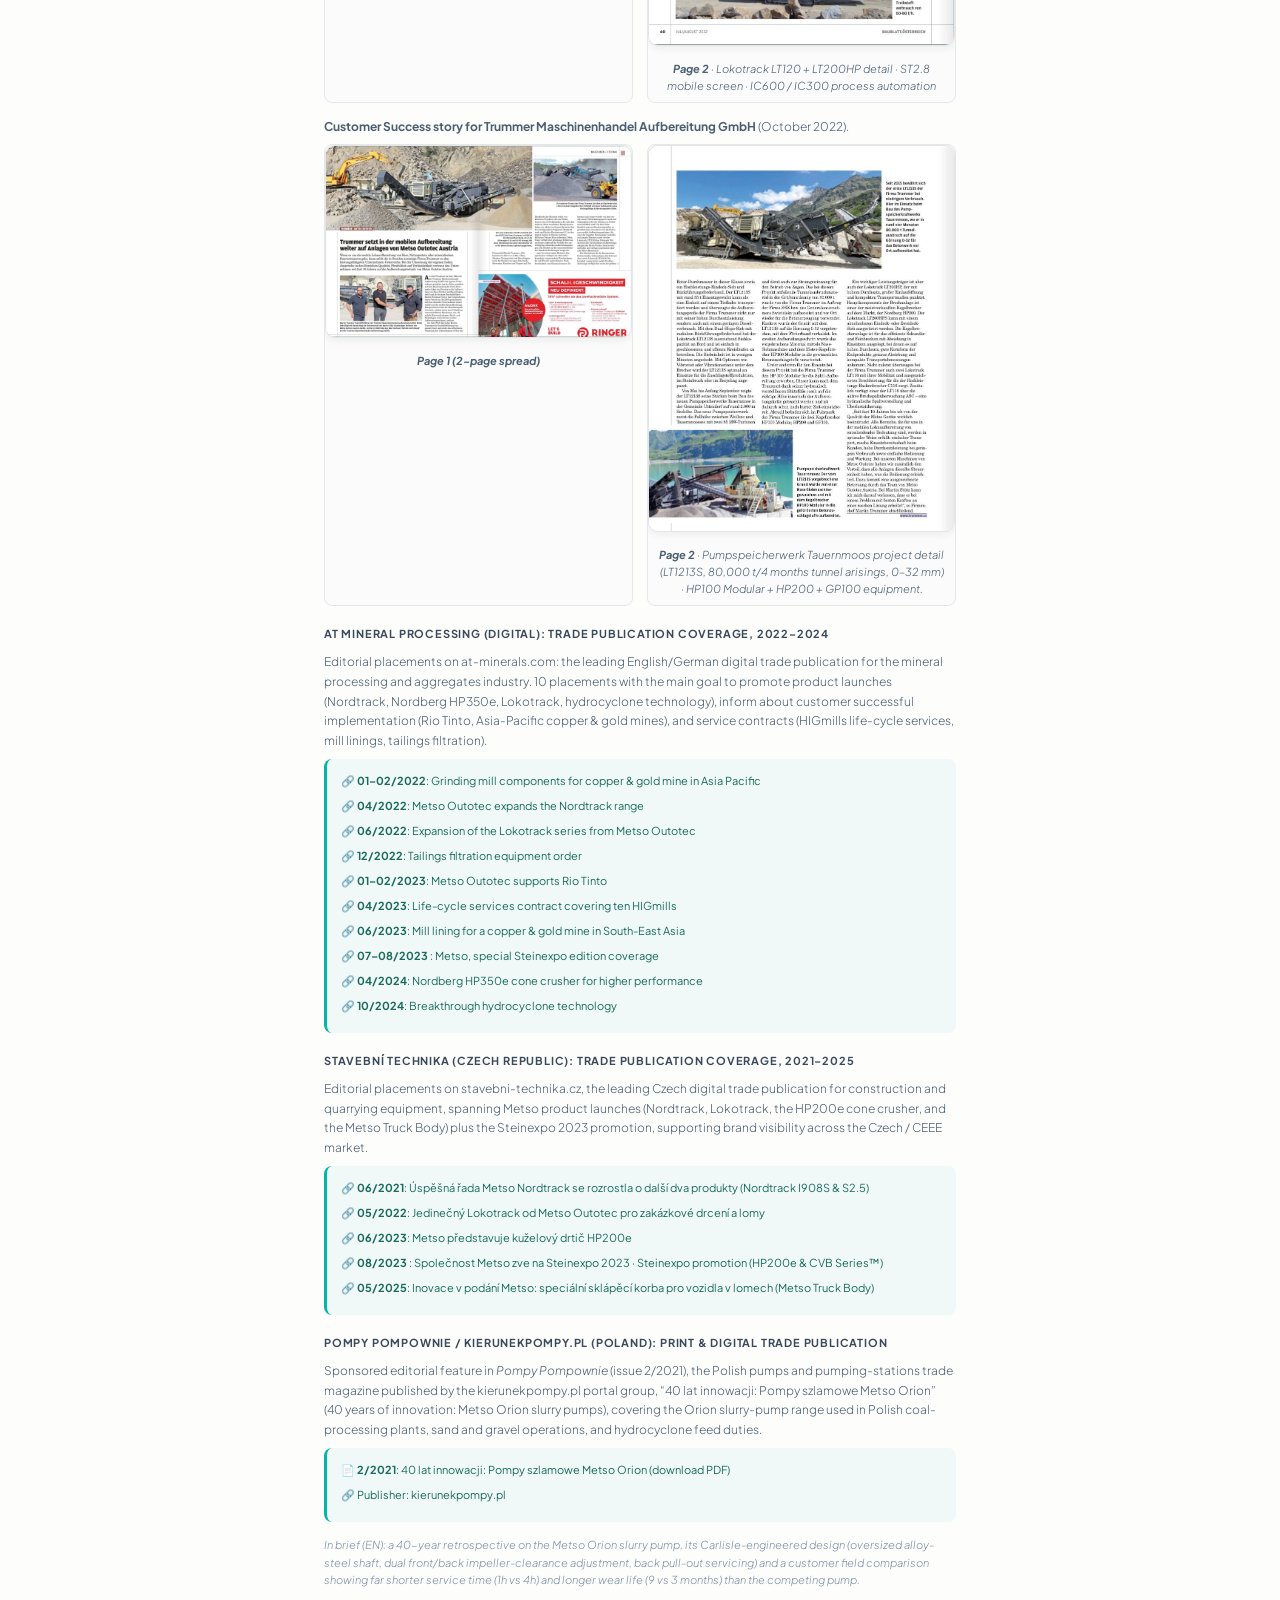
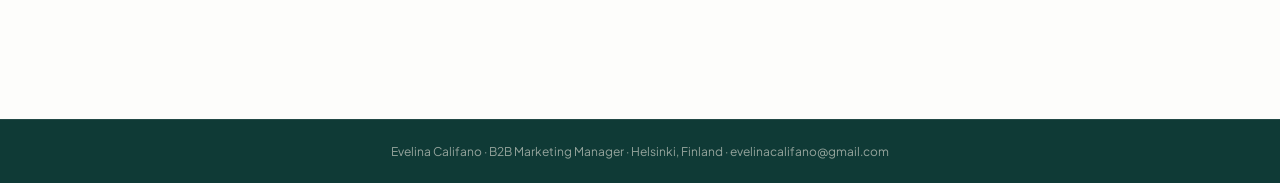
